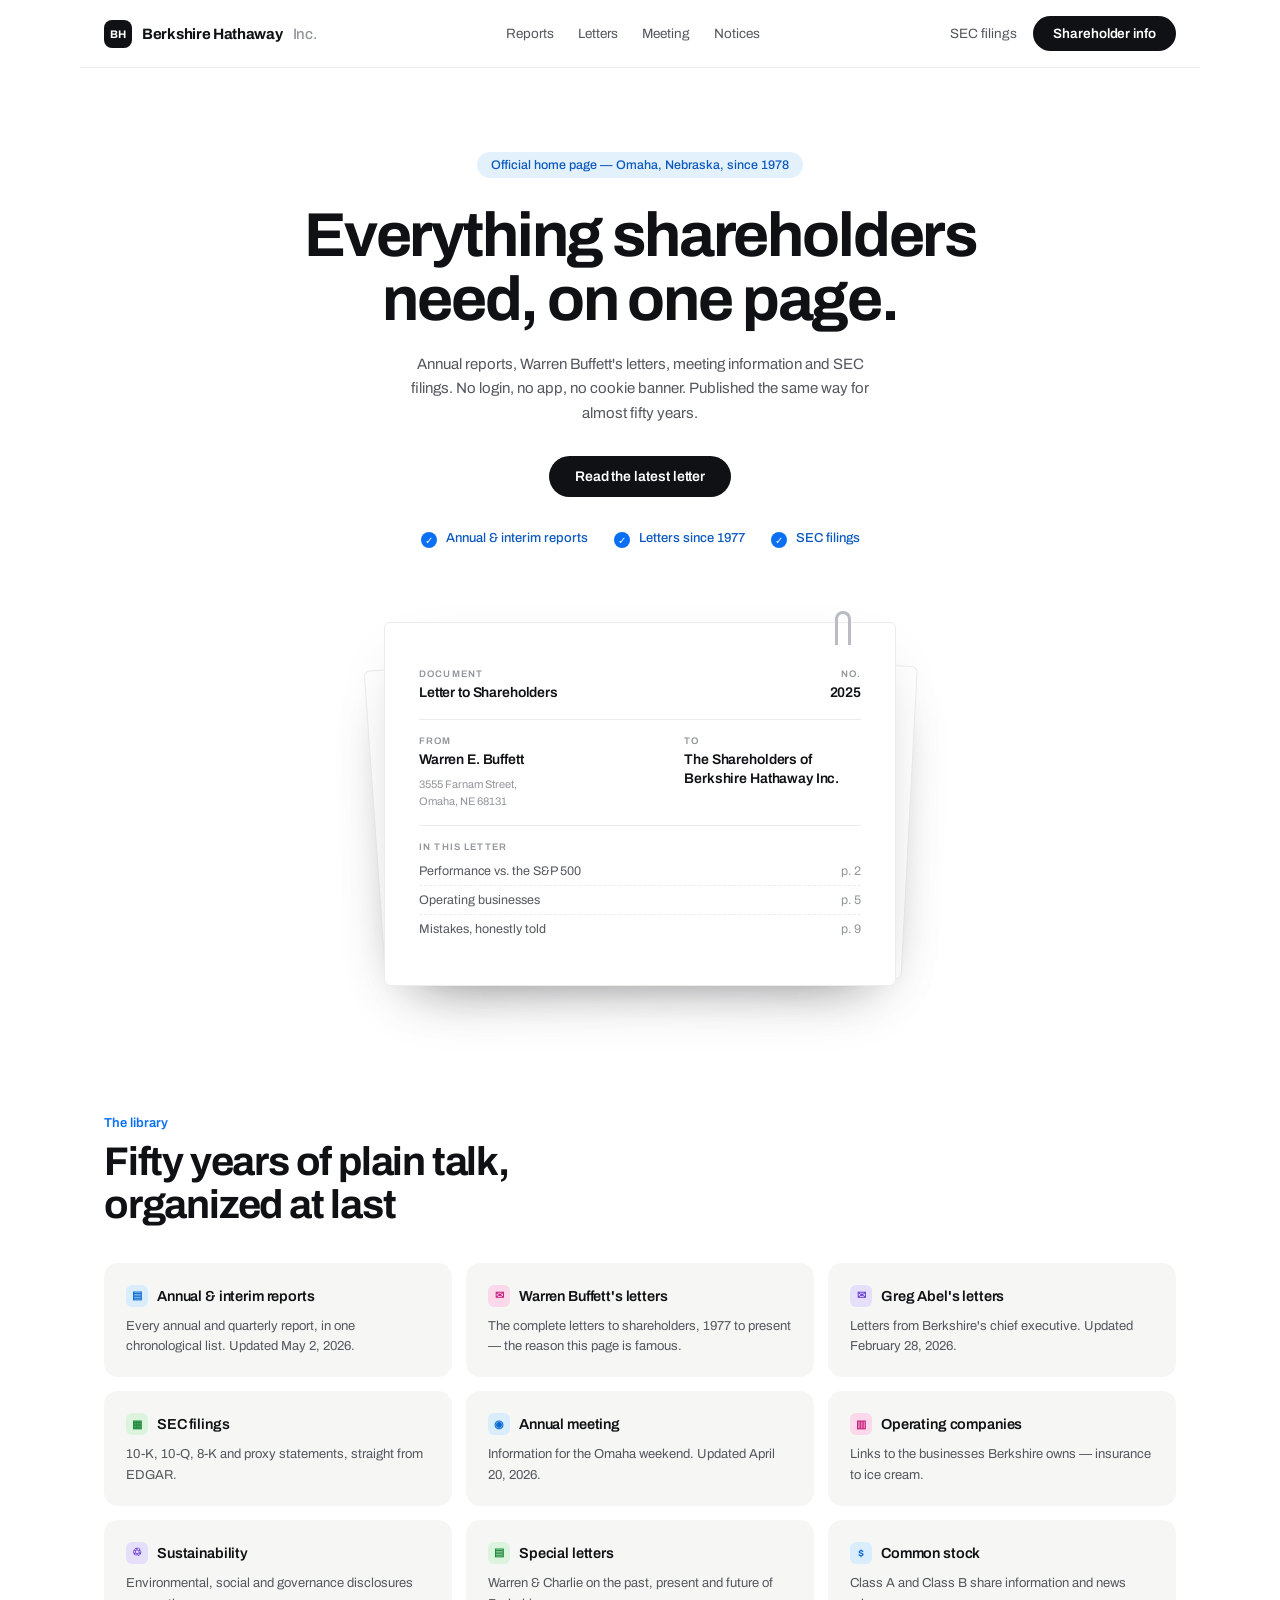
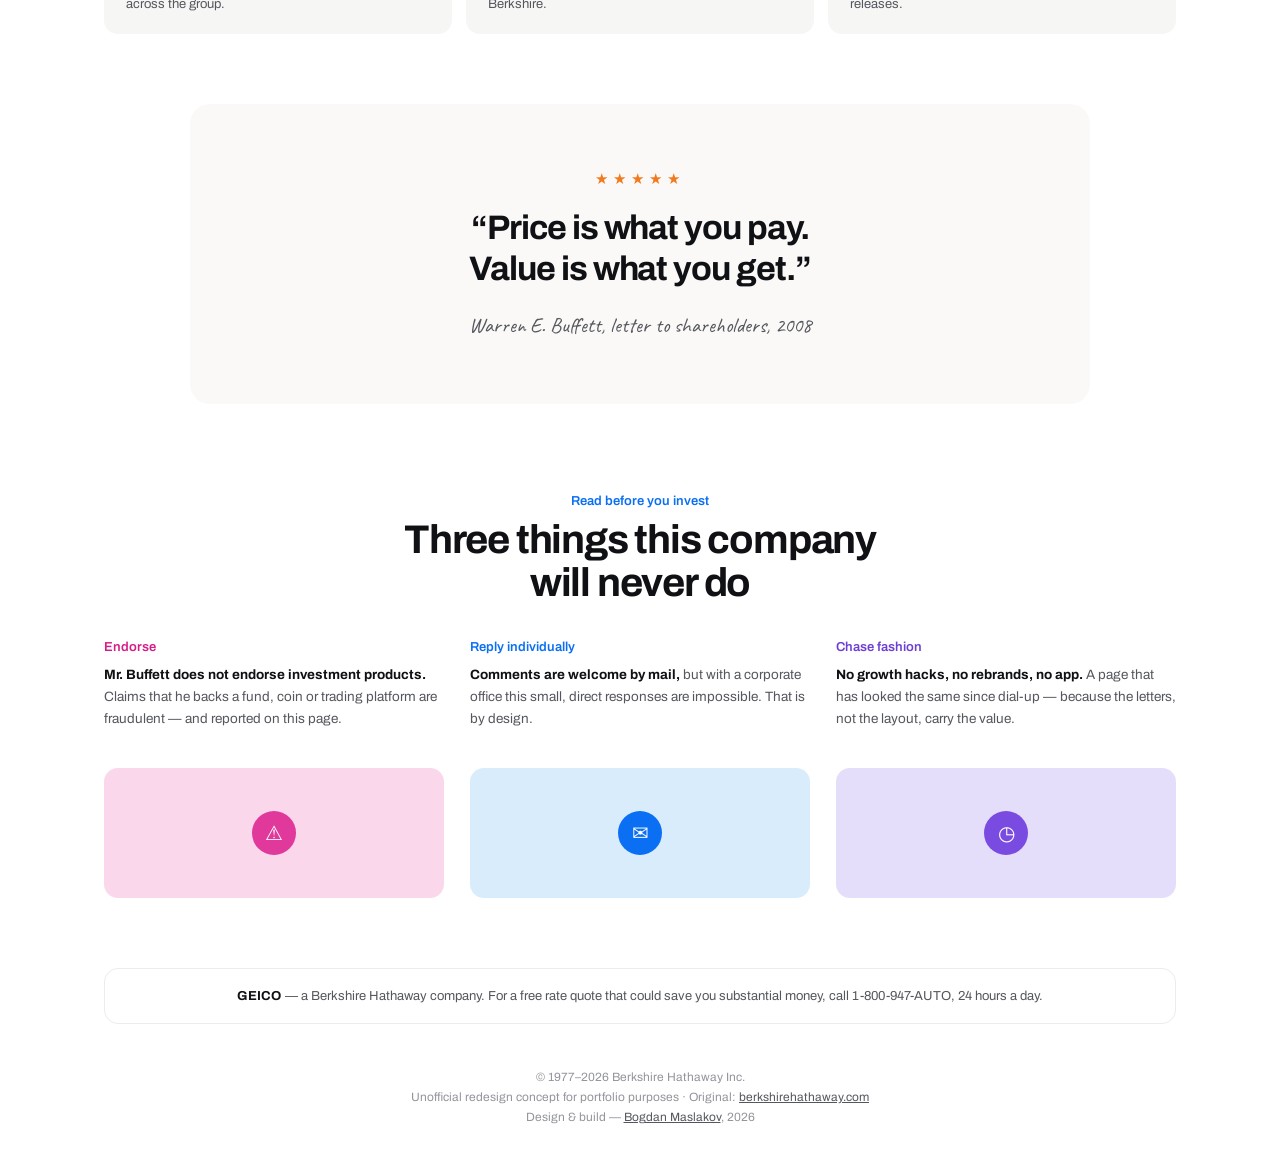
==== berkshire/index.html @ d20a84ee "Two redesign concepts: berkshirehathaway.com and spaceweather.com Co-Authored-By: Claude Fable 5 <no" ====
<!DOCTYPE html>
<html lang="en">
  <head>
    <meta charset="UTF-8" />
    <meta name="viewport" content="width=device-width, initial-scale=1.0" />
    <title>Berkshire Hathaway Inc. — redesign concept</title>
    <meta name="description" content="Unofficial redesign concept of berkshirehathaway.com. Annual reports, shareholder letters, meeting information and SEC filings." />
    <link rel="preconnect" href="https://fonts.googleapis.com" />
    <link rel="preconnect" href="https://fonts.gstatic.com" crossorigin />
    <link
      href="https://fonts.googleapis.com/css2?family=Archivo:wght@400;500;600;700&family=Caveat:wght@500&display=swap"
      rel="stylesheet"
    />
    <link rel="stylesheet" href="./style.css" />
  </head>
  <body>
    <a href="#main" class="skip">Skip to content</a>

    <header class="nav">
      <a class="brand" href="#">
        <span class="brand-mark" aria-hidden="true">BH</span>
        Berkshire Hathaway <i>Inc.</i>
      </a>
      <nav class="nav-links">
        <a href="#library">Reports</a>
        <a href="#library">Letters</a>
        <a href="#library">Meeting</a>
        <a href="#notices">Notices</a>
      </nav>
      <div class="nav-actions">
        <a href="#library" class="nav-login">SEC filings</a>
        <a href="#library" class="pill pill-dark">Shareholder info</a>
      </div>
    </header>

    <main id="main">
      <!-- HERO -->
      <section class="hero">
        <p class="chip chip-blue">Official home page — Omaha, Nebraska, since 1978</p>
        <h1>Everything shareholders need, on one page.</h1>
        <p class="lead">
          Annual reports, Warren Buffett's letters, meeting information and SEC filings.
          No login, no app, no cookie banner. Published the same way for almost fifty years.
        </p>
        <a class="pill pill-dark hero-cta" href="#library">Read the latest letter</a>
        <ul class="fact-chips">
          <li><span class="tick" aria-hidden="true">✓</span> Annual &amp; interim reports</li>
          <li><span class="tick" aria-hidden="true">✓</span> Letters since 1977</li>
          <li><span class="tick" aria-hidden="true">✓</span> SEC filings</li>
        </ul>
      </section>

      <!-- DOCUMENT STACK -->
      <section class="desk" aria-hidden="true">
        <div class="doc doc-back"></div>
        <div class="doc doc-main">
          <div class="doc-row doc-head">
            <div>
              <p class="doc-label">Document</p>
              <p class="doc-strong">Letter to Shareholders</p>
            </div>
            <div class="doc-right">
              <p class="doc-label">No.</p>
              <p class="doc-strong">2025</p>
            </div>
          </div>
          <div class="doc-row">
            <div>
              <p class="doc-label">From</p>
              <p class="doc-strong">Warren E. Buffett</p>
              <p class="doc-dim">3555 Farnam Street,<br />Omaha, NE 68131</p>
            </div>
            <div>
              <p class="doc-label">To</p>
              <p class="doc-strong">The Shareholders of<br />Berkshire Hathaway Inc.</p>
            </div>
          </div>
          <div class="doc-row doc-table">
            <p class="doc-label">In this letter</p>
            <div class="doc-line"><span>Performance vs. the S&amp;P 500</span><span>p. 2</span></div>
            <div class="doc-line"><span>Operating businesses</span><span>p. 5</span></div>
            <div class="doc-line"><span>Mistakes, honestly told</span><span>p. 9</span></div>
          </div>
          <span class="doc-clip" aria-hidden="true"></span>
        </div>
        <div class="doc doc-front"></div>
      </section>

      <!-- LIBRARY -->
      <section class="library" id="library">
        <p class="kicker">The library</p>
        <h2>Fifty years of plain talk,<br />organized at last</h2>
        <div class="card-grid">
          <a class="card" href="#">
            <p class="card-title"><span class="chip-ico ico-blue" aria-hidden="true">▤</span> Annual &amp; interim reports</p>
            <p class="card-body">Every annual and quarterly report, in one chronological list. Updated May 2, 2026.</p>
          </a>
          <a class="card" href="#">
            <p class="card-title"><span class="chip-ico ico-pink" aria-hidden="true">✉</span> Warren Buffett's letters</p>
            <p class="card-body">The complete letters to shareholders, 1977 to present — the reason this page is famous.</p>
          </a>
          <a class="card" href="#">
            <p class="card-title"><span class="chip-ico ico-purple" aria-hidden="true">✉</span> Greg Abel's letters</p>
            <p class="card-body">Letters from Berkshire's chief executive. Updated February 28, 2026.</p>
          </a>
          <a class="card" href="#">
            <p class="card-title"><span class="chip-ico ico-green" aria-hidden="true">▦</span> SEC filings</p>
            <p class="card-body">10-K, 10-Q, 8-K and proxy statements, straight from EDGAR.</p>
          </a>
          <a class="card" href="#">
            <p class="card-title"><span class="chip-ico ico-blue" aria-hidden="true">◉</span> Annual meeting</p>
            <p class="card-body">Information for the Omaha weekend. Updated April 20, 2026.</p>
          </a>
          <a class="card" href="#">
            <p class="card-title"><span class="chip-ico ico-pink" aria-hidden="true">▥</span> Operating companies</p>
            <p class="card-body">Links to the businesses Berkshire owns — insurance to ice cream.</p>
          </a>
          <a class="card" href="#">
            <p class="card-title"><span class="chip-ico ico-purple" aria-hidden="true">♲</span> Sustainability</p>
            <p class="card-body">Environmental, social and governance disclosures across the group.</p>
          </a>
          <a class="card" href="#">
            <p class="card-title"><span class="chip-ico ico-green" aria-hidden="true">▤</span> Special letters</p>
            <p class="card-body">Warren &amp; Charlie on the past, present and future of Berkshire.</p>
          </a>
          <a class="card" href="#">
            <p class="card-title"><span class="chip-ico ico-blue" aria-hidden="true">$</span> Common stock</p>
            <p class="card-body">Class A and Class B share information and news releases.</p>
          </a>
        </div>
      </section>

      <!-- QUOTE -->
      <section class="quote">
        <div class="stars" aria-hidden="true">★★★★★</div>
        <blockquote>
          <p>“Price is what you pay.<br />Value is what you get.”</p>
          <footer>Warren E. Buffett, letter to shareholders, 2008</footer>
        </blockquote>
      </section>

      <!-- NOTICES -->
      <section class="notices" id="notices">
        <p class="kicker kicker-center">Read before you invest</p>
        <h2 class="notices-title">Three things this company<br />will never do</h2>
        <div class="notice-grid">
          <div class="notice">
            <p class="notice-label label-pink">Endorse</p>
            <p class="notice-body"><strong>Mr. Buffett does not endorse investment products.</strong> Claims that he backs a fund, coin or trading platform are fraudulent — and reported on this page.</p>
            <div class="notice-art art-pink" aria-hidden="true"><span>⚠</span></div>
          </div>
          <div class="notice">
            <p class="notice-label label-blue">Reply individually</p>
            <p class="notice-body"><strong>Comments are welcome by mail,</strong> but with a corporate office this small, direct responses are impossible. That is by design.</p>
            <div class="notice-art art-blue" aria-hidden="true"><span>✉</span></div>
          </div>
          <div class="notice">
            <p class="notice-label label-purple">Chase fashion</p>
            <p class="notice-body"><strong>No growth hacks, no rebrands, no app.</strong> A page that has looked the same since dial-up — because the letters, not the layout, carry the value.</p>
            <div class="notice-art art-purple" aria-hidden="true"><span>◷</span></div>
          </div>
        </div>
      </section>

      <!-- GEICO STRIP -->
      <section class="geico">
        <p><strong>GEICO</strong> — a Berkshire Hathaway company. For a free rate quote that could save you substantial money, call 1-800-947-AUTO, 24 hours a day.</p>
      </section>
    </main>

    <footer class="footer">
      <p>© 1977–2026 Berkshire Hathaway Inc.</p>
      <p>Unofficial redesign concept for portfolio purposes · Original: <a href="https://www.berkshirehathaway.com" rel="noopener" target="_blank">berkshirehathaway.com</a></p>
      <p>Design &amp; build — <a href="../">Bogdan Maslakov</a>, 2026</p>
    </footer>
  </body>
</html>
---- berkshire/style.css ----
/* Berkshire Hathaway — redesign concept in the acctual.com manner
   swiss white, bold grotesque, paper documents, gray cards, pastel notices */

:root {
  --ink: #101114;
  --ink-2: #55575e;
  --ink-3: #93959c;
  --bg: #ffffff;
  --card: #f6f6f5;
  --line: #ececea;
  --blue: #0b6ff4;
  --tint-blue: #d8ecfc;
  --tint-pink: #fbd7ec;
  --tint-purple: #e5defb;
  --chip-blue: #e3f1fd;
  --star: #f07a1d;
}

* { box-sizing: border-box; }

body {
  margin: 0;
  background: var(--bg);
  color: var(--ink);
  font-family: 'Archivo', 'Helvetica Neue', Arial, sans-serif;
  -webkit-font-smoothing: antialiased;
}

.skip { position: absolute; left: -9999px; }
.skip:focus {
  left: 12px; top: 12px; z-index: 100;
  background: #000; color: #fff;
  padding: 8px 12px; border-radius: 8px;
}

/* ============ NAV ============ */
.nav {
  max-width: 1120px;
  margin: 0 auto;
  padding: 16px 24px;
  display: flex;
  align-items: center;
  justify-content: space-between;
  gap: 18px;
  border-bottom: 1px solid var(--line);
}

.brand {
  display: inline-flex;
  align-items: center;
  gap: 10px;
  font-weight: 700;
  font-size: 15px;
  letter-spacing: -0.02em;
  color: var(--ink);
  text-decoration: none;
  white-space: nowrap;
}
.brand i { font-style: normal; color: var(--ink-3); font-weight: 500; }
.brand-mark {
  display: grid;
  place-items: center;
  width: 28px;
  height: 28px;
  border-radius: 8px;
  background: var(--ink);
  color: #fff;
  font-size: 11px;
  font-weight: 700;
  letter-spacing: 0;
}

.nav-links { display: none; gap: 24px; font-size: 13.5px; }
.nav-links a { color: var(--ink-2); text-decoration: none; }
.nav-links a:hover { color: var(--ink); }
@media (min-width: 860px) { .nav-links { display: flex; } }

.nav-actions { display: flex; align-items: center; gap: 16px; }
.nav-login {
  display: none;
  font-size: 13.5px;
  color: var(--ink-2);
  text-decoration: none;
}
.nav-login:hover { color: var(--ink); }
@media (min-width: 560px) { .nav-login { display: inline; } }

.pill {
  display: inline-flex;
  align-items: center;
  justify-content: center;
  padding: 10px 20px;
  border-radius: 999px;
  font-size: 13.5px;
  font-weight: 600;
  text-decoration: none;
  letter-spacing: -0.005em;
  white-space: nowrap;
  transition: transform 0.15s ease, background 0.15s ease;
}

@media (max-width: 559px) {
  .nav { padding: 14px 16px; }
  .brand { font-size: 14px; }
  .brand i { display: none; }
  .nav-actions .pill { padding: 9px 14px; font-size: 12.5px; }
}
.pill:active { transform: translateY(1px); }
.pill-dark { background: var(--ink); color: #fff; }
.pill-dark:hover { background: #2a2b30; }

/* ============ HERO ============ */
.hero {
  max-width: 760px;
  margin: 0 auto;
  padding: 84px 24px 30px;
  text-align: center;
}

.chip {
  display: inline-block;
  padding: 6px 14px;
  border-radius: 999px;
  font-size: 12.5px;
  font-weight: 500;
  margin: 0 0 26px;
}
.chip-blue { background: var(--chip-blue); color: #0a58c0; }

.hero h1 {
  font-size: clamp(38px, 6.6vw, 62px);
  font-weight: 700;
  letter-spacing: -0.035em;
  line-height: 1.03;
  margin: 0 0 20px;
}

.lead {
  max-width: 54ch;
  margin: 0 auto 30px;
  font-size: 15px;
  line-height: 1.65;
  color: var(--ink-2);
}

.hero-cta { padding: 13px 26px; font-size: 14px; }

.fact-chips {
  list-style: none;
  display: flex;
  flex-wrap: wrap;
  justify-content: center;
  gap: 10px 26px;
  padding: 0;
  margin: 34px 0 0;
  font-size: 13px;
  font-weight: 500;
  color: #0a58c0;
}
.tick {
  display: inline-grid;
  place-items: center;
  width: 16px;
  height: 16px;
  border-radius: 999px;
  background: var(--blue);
  color: #fff;
  font-size: 10px;
  margin-right: 6px;
  vertical-align: -2px;
}

/* ============ DOCUMENT STACK ============ */
.desk {
  position: relative;
  max-width: 560px;
  margin: 44px auto 0;
  padding: 0 24px 70px;
}

.doc {
  background: #fff;
  border: 1px solid var(--line);
  border-radius: 6px;
  box-shadow: 0 24px 60px -30px rgba(16, 17, 20, 0.35);
}
.doc-back,
.doc-front {
  position: absolute;
  inset: 30px 40px 90px;
  z-index: 0;
}
.doc-back { transform: rotate(-4deg) translateX(-26px); }
.doc-front { transform: rotate(3deg) translateX(30px); z-index: 0; }

.doc-main {
  position: relative;
  z-index: 1;
  padding: 30px 34px 26px;
}

.doc-row {
  display: grid;
  grid-template-columns: 1.4fr 1fr;
  gap: 18px;
  padding: 16px 0;
  border-bottom: 1px solid var(--line);
}
.doc-row:last-of-type { border-bottom: none; }
.doc-head { align-items: baseline; }
.doc-right { text-align: right; }

.doc-label {
  font-size: 9.5px;
  font-weight: 600;
  letter-spacing: 0.12em;
  text-transform: uppercase;
  color: var(--ink-3);
  margin: 0 0 5px;
}
.doc-strong {
  font-size: 14px;
  font-weight: 600;
  letter-spacing: -0.01em;
  margin: 0;
  line-height: 1.35;
}
.doc-dim {
  font-size: 11px;
  color: var(--ink-3);
  line-height: 1.5;
  margin: 6px 0 0;
}

.doc-table { display: block; }
.doc-line {
  display: flex;
  justify-content: space-between;
  font-size: 12.5px;
  color: var(--ink-2);
  padding: 7px 0;
  border-bottom: 1px dashed var(--line);
}
.doc-line:last-child { border-bottom: none; }
.doc-line span:last-child { color: var(--ink-3); }

.doc-clip {
  position: absolute;
  top: -12px;
  right: 44px;
  width: 16px;
  height: 34px;
  border: 3px solid #b9bcc4;
  border-bottom: none;
  border-radius: 8px 8px 0 0;
}

/* ============ LIBRARY ============ */
.library {
  max-width: 1120px;
  margin: 0 auto;
  padding: 60px 24px 40px;
}

.kicker {
  font-size: 13px;
  font-weight: 600;
  color: var(--blue);
  margin: 0 0 10px;
}
.kicker-center { text-align: center; }

.library h2,
.notices-title {
  font-size: clamp(28px, 4.4vw, 40px);
  font-weight: 700;
  letter-spacing: -0.03em;
  line-height: 1.08;
  margin: 0 0 36px;
}
.notices-title { text-align: center; }

.card-grid {
  display: grid;
  gap: 14px;
}
@media (min-width: 640px) { .card-grid { grid-template-columns: repeat(2, 1fr); } }
@media (min-width: 960px) { .card-grid { grid-template-columns: repeat(3, 1fr); } }

.card {
  display: block;
  background: var(--card);
  border-radius: 14px;
  padding: 22px 22px 20px;
  text-decoration: none;
  color: inherit;
  transition: background 0.15s ease;
}
.card:hover { background: #f0f0ee; }

.card-title {
  display: flex;
  align-items: center;
  gap: 9px;
  font-size: 14.5px;
  font-weight: 600;
  letter-spacing: -0.01em;
  margin: 0 0 9px;
}
.chip-ico {
  display: inline-grid;
  place-items: center;
  width: 22px;
  height: 22px;
  border-radius: 6px;
  font-size: 11px;
  flex-shrink: 0;
}
.ico-blue { background: #d9edfd; color: #0a6ad0; }
.ico-pink { background: #fbd9ea; color: #c81e7d; }
.ico-purple { background: #e6dffb; color: #6d3fd4; }
.ico-green { background: #dcf3de; color: #1d8a3a; }

.card-body {
  font-size: 13px;
  line-height: 1.6;
  color: var(--ink-2);
  margin: 0;
}

/* ============ QUOTE ============ */
.quote {
  max-width: 900px;
  margin: 30px auto;
  padding: 66px 24px;
  background: #faf9f7;
  border-radius: 20px;
  text-align: center;
}
.stars {
  color: var(--star);
  letter-spacing: 5px;
  font-size: 15px;
  margin-bottom: 20px;
}
.quote blockquote { margin: 0; }
.quote p {
  font-size: clamp(24px, 3.8vw, 34px);
  font-weight: 700;
  letter-spacing: -0.03em;
  line-height: 1.2;
  margin: 0 0 22px;
}
.quote footer {
  font-family: 'Caveat', cursive;
  font-size: 21px;
  color: var(--ink-2);
}

/* ============ NOTICES ============ */
.notices {
  max-width: 1120px;
  margin: 0 auto;
  padding: 60px 24px 30px;
}

.notice-grid {
  display: grid;
  gap: 26px;
}
@media (min-width: 860px) { .notice-grid { grid-template-columns: repeat(3, 1fr); } }

.notice-label {
  font-size: 13px;
  font-weight: 600;
  margin: 0 0 10px;
}
.label-pink { color: #d61c86; }
.label-blue { color: var(--blue); }
.label-purple { color: #6d3fd4; }

.notice-body {
  font-size: 13.5px;
  line-height: 1.6;
  color: var(--ink-2);
  margin: 0 0 18px;
  min-height: 86px;
}
.notice-body strong { color: var(--ink); }

.notice-art {
  height: 130px;
  border-radius: 14px;
  display: grid;
  place-items: center;
}
.notice-art span {
  display: grid;
  place-items: center;
  width: 44px;
  height: 44px;
  border-radius: 999px;
  color: #fff;
  font-size: 20px;
}
.art-pink { background: var(--tint-pink); }
.art-pink span { background: #e0389b; }
.art-blue { background: var(--tint-blue); }
.art-blue span { background: var(--blue); }
.art-purple { background: var(--tint-purple); }
.art-purple span { background: #7a4be0; }

/* ============ GEICO ============ */
.geico {
  max-width: 1120px;
  margin: 40px auto 0;
  padding: 0 24px;
}
.geico p {
  border: 1px solid var(--line);
  border-radius: 14px;
  padding: 20px 24px;
  font-size: 13px;
  color: var(--ink-2);
  text-align: center;
  margin: 0;
}
.geico strong { color: var(--ink); letter-spacing: 0.02em; }

/* ============ FOOTER ============ */
.footer {
  max-width: 1120px;
  margin: 0 auto;
  padding: 46px 24px 40px;
  text-align: center;
  font-size: 12px;
  color: var(--ink-3);
}
.footer p { margin: 0 0 6px; }
.footer a { color: var(--ink-2); }

/* focus & motion */
a:focus-visible {
  outline: 2px solid var(--blue);
  outline-offset: 3px;
  border-radius: 6px;
}
@media (prefers-reduced-motion: reduce) {
  * { transition: none !important; }
}
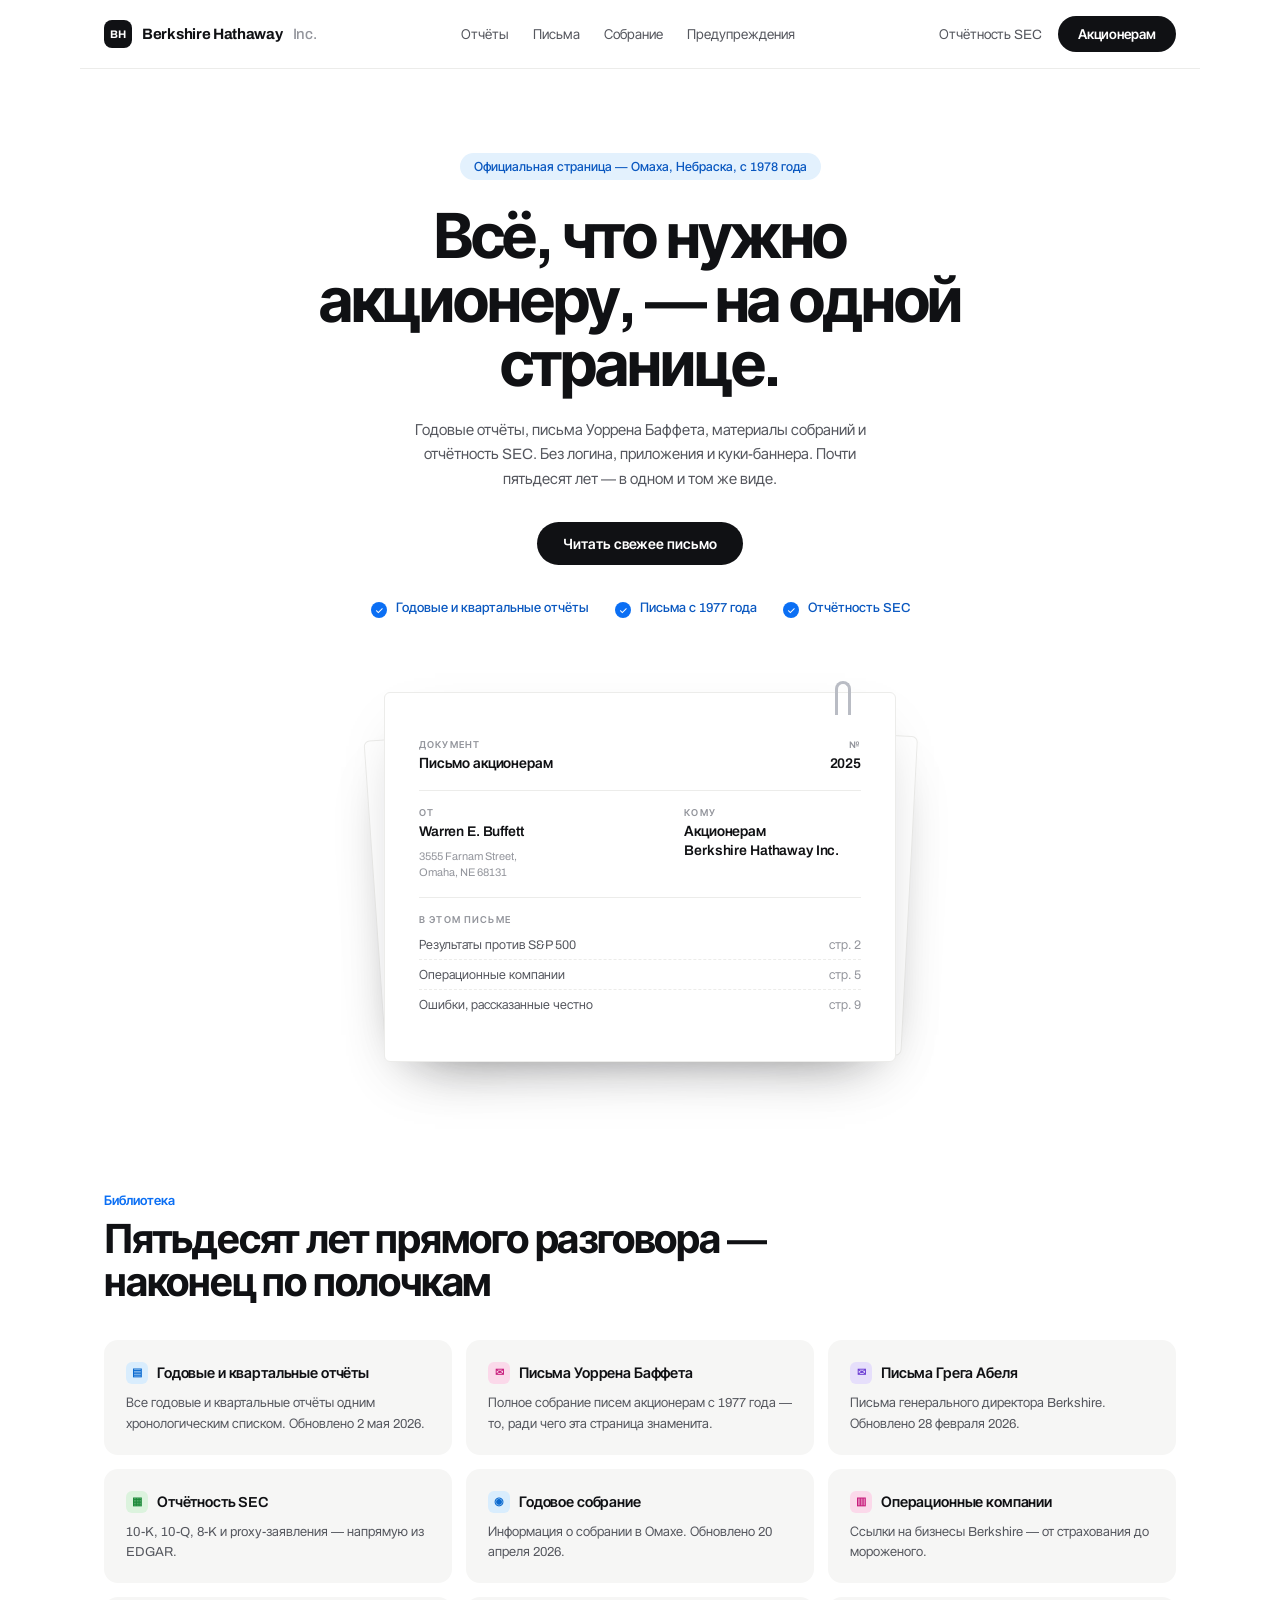
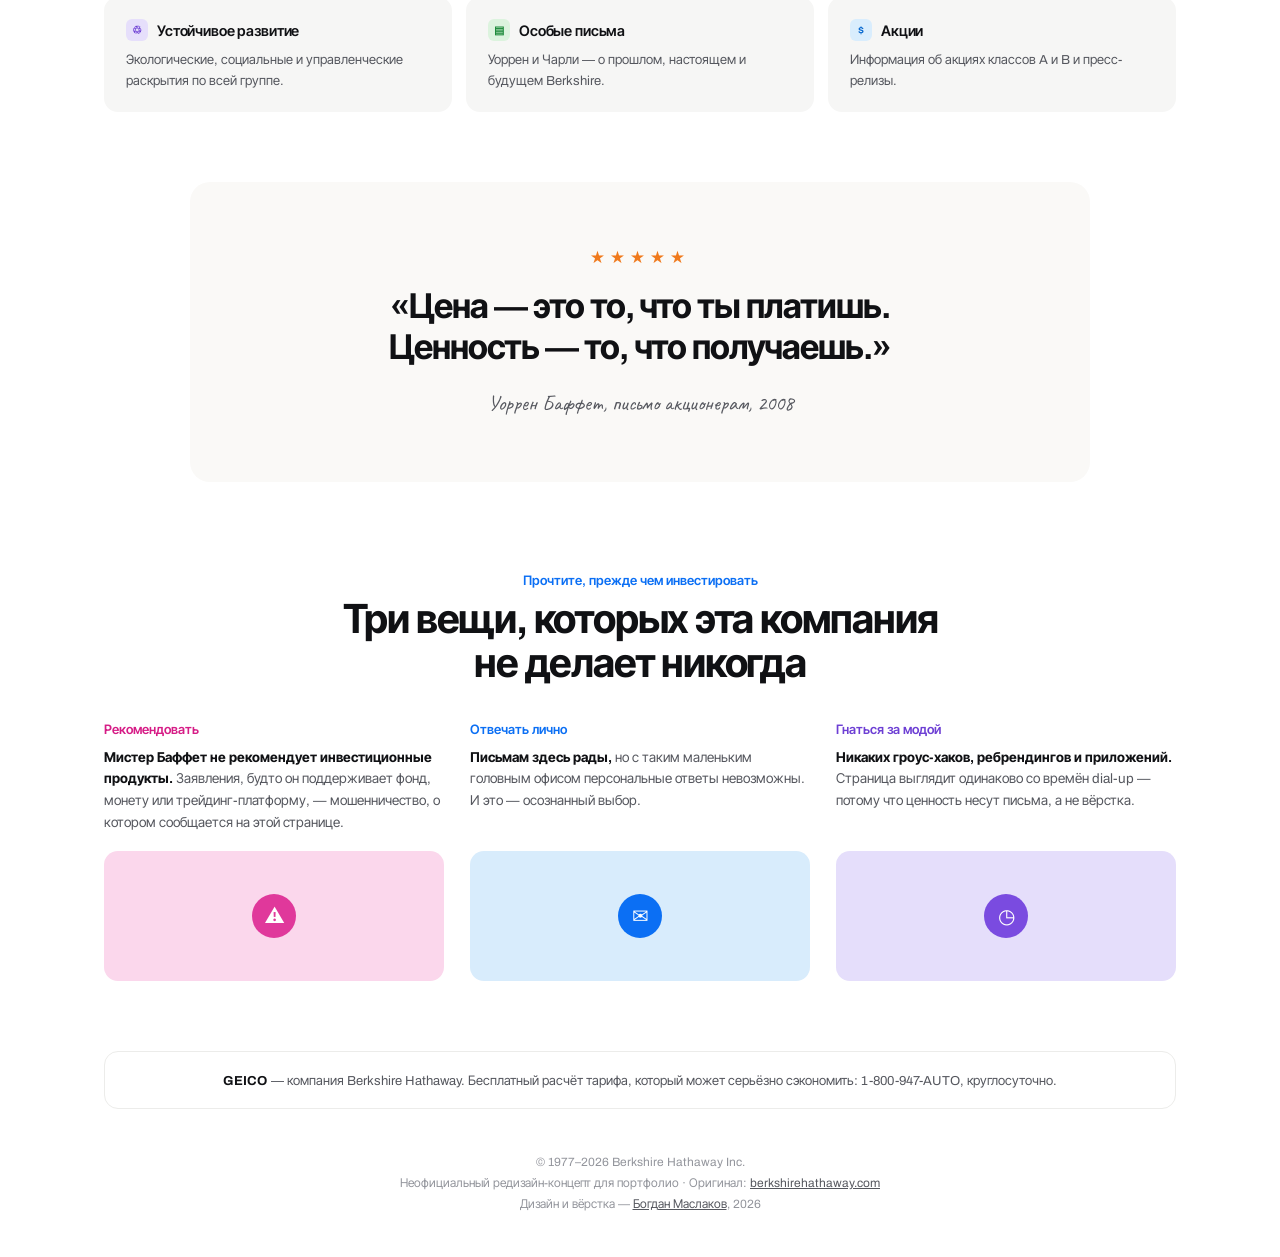
==== commit ea1db53a: "Russian versions of redesign concepts, punchier portfolio copy - berkshire + spaceweather translated" ====
--- a/berkshire/index.html
+++ b/berkshire/index.html
@@ -1,20 +1,20 @@
 <!DOCTYPE html>
-<html lang="en">
+<html lang="ru">
   <head>
     <meta charset="UTF-8" />
     <meta name="viewport" content="width=device-width, initial-scale=1.0" />
-    <title>Berkshire Hathaway Inc. — redesign concept</title>
-    <meta name="description" content="Unofficial redesign concept of berkshirehathaway.com. Annual reports, shareholder letters, meeting information and SEC filings." />
+    <title>Berkshire Hathaway Inc. — редизайн-концепт</title>
+    <meta name="description" content="Неофициальный редизайн-концепт berkshirehathaway.com. Годовые отчёты, письма акционерам, материалы собраний и отчётность SEC." />
     <link rel="preconnect" href="https://fonts.googleapis.com" />
     <link rel="preconnect" href="https://fonts.gstatic.com" crossorigin />
     <link
-      href="https://fonts.googleapis.com/css2?family=Archivo:wght@400;500;600;700&family=Caveat:wght@500&display=swap"
+      href="https://fonts.googleapis.com/css2?family=Archivo:wght@400;500;600;700&family=Inter+Tight:wght@400;500;600;700&family=Caveat:wght@500&display=swap"
       rel="stylesheet"
     />
     <link rel="stylesheet" href="./style.css" />
   </head>
   <body>
-    <a href="#main" class="skip">Skip to content</a>
+    <a href="#main" class="skip">Перейти к контенту</a>
 
     <header class="nav">
       <a class="brand" href="#">
@@ -22,31 +22,31 @@
         Berkshire Hathaway <i>Inc.</i>
       </a>
       <nav class="nav-links">
-        <a href="#library">Reports</a>
-        <a href="#library">Letters</a>
-        <a href="#library">Meeting</a>
-        <a href="#notices">Notices</a>
+        <a href="#library">Отчёты</a>
+        <a href="#library">Письма</a>
+        <a href="#library">Собрание</a>
+        <a href="#notices">Предупреждения</a>
       </nav>
       <div class="nav-actions">
-        <a href="#library" class="nav-login">SEC filings</a>
-        <a href="#library" class="pill pill-dark">Shareholder info</a>
+        <a href="#library" class="nav-login">Отчётность SEC</a>
+        <a href="#library" class="pill pill-dark">Акционерам</a>
       </div>
     </header>
 
     <main id="main">
       <!-- HERO -->
       <section class="hero">
-        <p class="chip chip-blue">Official home page — Omaha, Nebraska, since 1978</p>
-        <h1>Everything shareholders need, on one page.</h1>
+        <p class="chip chip-blue">Официальная страница — Омаха, Небраска, с 1978 года</p>
+        <h1>Всё, что нужно акционеру, — на одной странице.</h1>
         <p class="lead">
-          Annual reports, Warren Buffett's letters, meeting information and SEC filings.
-          No login, no app, no cookie banner. Published the same way for almost fifty years.
+          Годовые отчёты, письма Уоррена Баффета, материалы собраний и отчётность SEC.
+          Без логина, приложения и куки-баннера. Почти пятьдесят лет — в одном и том же виде.
         </p>
-        <a class="pill pill-dark hero-cta" href="#library">Read the latest letter</a>
+        <a class="pill pill-dark hero-cta" href="#library">Читать свежее письмо</a>
         <ul class="fact-chips">
-          <li><span class="tick" aria-hidden="true">✓</span> Annual &amp; interim reports</li>
-          <li><span class="tick" aria-hidden="true">✓</span> Letters since 1977</li>
-          <li><span class="tick" aria-hidden="true">✓</span> SEC filings</li>
+          <li><span class="tick" aria-hidden="true">✓</span> Годовые и квартальные отчёты</li>
+          <li><span class="tick" aria-hidden="true">✓</span> Письма с 1977 года</li>
+          <li><span class="tick" aria-hidden="true">✓</span> Отчётность SEC</li>
         </ul>
       </section>
 
@@ -56,30 +56,30 @@
         <div class="doc doc-main">
           <div class="doc-row doc-head">
             <div>
-              <p class="doc-label">Document</p>
-              <p class="doc-strong">Letter to Shareholders</p>
+              <p class="doc-label">Документ</p>
+              <p class="doc-strong">Письмо акционерам</p>
             </div>
             <div class="doc-right">
-              <p class="doc-label">No.</p>
+              <p class="doc-label">№</p>
               <p class="doc-strong">2025</p>
             </div>
           </div>
           <div class="doc-row">
             <div>
-              <p class="doc-label">From</p>
+              <p class="doc-label">От</p>
               <p class="doc-strong">Warren E. Buffett</p>
               <p class="doc-dim">3555 Farnam Street,<br />Omaha, NE 68131</p>
             </div>
             <div>
-              <p class="doc-label">To</p>
-              <p class="doc-strong">The Shareholders of<br />Berkshire Hathaway Inc.</p>
+              <p class="doc-label">Кому</p>
+              <p class="doc-strong">Акционерам<br />Berkshire Hathaway Inc.</p>
             </div>
           </div>
           <div class="doc-row doc-table">
-            <p class="doc-label">In this letter</p>
-            <div class="doc-line"><span>Performance vs. the S&amp;P 500</span><span>p. 2</span></div>
-            <div class="doc-line"><span>Operating businesses</span><span>p. 5</span></div>
-            <div class="doc-line"><span>Mistakes, honestly told</span><span>p. 9</span></div>
+            <p class="doc-label">В этом письме</p>
+            <div class="doc-line"><span>Результаты против S&amp;P 500</span><span>стр. 2</span></div>
+            <div class="doc-line"><span>Операционные компании</span><span>стр. 5</span></div>
+            <div class="doc-line"><span>Ошибки, рассказанные честно</span><span>стр. 9</span></div>
           </div>
           <span class="doc-clip" aria-hidden="true"></span>
         </div>
@@ -88,44 +88,44 @@
 
       <!-- LIBRARY -->
       <section class="library" id="library">
-        <p class="kicker">The library</p>
-        <h2>Fifty years of plain talk,<br />organized at last</h2>
+        <p class="kicker">Библиотека</p>
+        <h2>Пятьдесят лет прямого разговора —<br />наконец по полочкам</h2>
         <div class="card-grid">
           <a class="card" href="#">
-            <p class="card-title"><span class="chip-ico ico-blue" aria-hidden="true">▤</span> Annual &amp; interim reports</p>
-            <p class="card-body">Every annual and quarterly report, in one chronological list. Updated May 2, 2026.</p>
+            <p class="card-title"><span class="chip-ico ico-blue" aria-hidden="true">▤</span> Годовые и квартальные отчёты</p>
+            <p class="card-body">Все годовые и квартальные отчёты одним хронологическим списком. Обновлено 2 мая 2026.</p>
           </a>
           <a class="card" href="#">
-            <p class="card-title"><span class="chip-ico ico-pink" aria-hidden="true">✉</span> Warren Buffett's letters</p>
-            <p class="card-body">The complete letters to shareholders, 1977 to present — the reason this page is famous.</p>
+            <p class="card-title"><span class="chip-ico ico-pink" aria-hidden="true">✉</span> Письма Уоррена Баффета</p>
+            <p class="card-body">Полное собрание писем акционерам с 1977 года — то, ради чего эта страница знаменита.</p>
           </a>
           <a class="card" href="#">
-            <p class="card-title"><span class="chip-ico ico-purple" aria-hidden="true">✉</span> Greg Abel's letters</p>
-            <p class="card-body">Letters from Berkshire's chief executive. Updated February 28, 2026.</p>
+            <p class="card-title"><span class="chip-ico ico-purple" aria-hidden="true">✉</span> Письма Грега Абеля</p>
+            <p class="card-body">Письма генерального директора Berkshire. Обновлено 28 февраля 2026.</p>
           </a>
           <a class="card" href="#">
-            <p class="card-title"><span class="chip-ico ico-green" aria-hidden="true">▦</span> SEC filings</p>
-            <p class="card-body">10-K, 10-Q, 8-K and proxy statements, straight from EDGAR.</p>
+            <p class="card-title"><span class="chip-ico ico-green" aria-hidden="true">▦</span> Отчётность SEC</p>
+            <p class="card-body">10-K, 10-Q, 8-K и proxy-заявления — напрямую из EDGAR.</p>
           </a>
           <a class="card" href="#">
-            <p class="card-title"><span class="chip-ico ico-blue" aria-hidden="true">◉</span> Annual meeting</p>
-            <p class="card-body">Information for the Omaha weekend. Updated April 20, 2026.</p>
+            <p class="card-title"><span class="chip-ico ico-blue" aria-hidden="true">◉</span> Годовое собрание</p>
+            <p class="card-body">Информация о собрании в Омахе. Обновлено 20 апреля 2026.</p>
           </a>
           <a class="card" href="#">
-            <p class="card-title"><span class="chip-ico ico-pink" aria-hidden="true">▥</span> Operating companies</p>
-            <p class="card-body">Links to the businesses Berkshire owns — insurance to ice cream.</p>
+            <p class="card-title"><span class="chip-ico ico-pink" aria-hidden="true">▥</span> Операционные компании</p>
+            <p class="card-body">Ссылки на бизнесы Berkshire — от страхования до мороженого.</p>
           </a>
           <a class="card" href="#">
-            <p class="card-title"><span class="chip-ico ico-purple" aria-hidden="true">♲</span> Sustainability</p>
-            <p class="card-body">Environmental, social and governance disclosures across the group.</p>
+            <p class="card-title"><span class="chip-ico ico-purple" aria-hidden="true">♲</span> Устойчивое развитие</p>
+            <p class="card-body">Экологические, социальные и управленческие раскрытия по всей группе.</p>
           </a>
           <a class="card" href="#">
-            <p class="card-title"><span class="chip-ico ico-green" aria-hidden="true">▤</span> Special letters</p>
-            <p class="card-body">Warren &amp; Charlie on the past, present and future of Berkshire.</p>
+            <p class="card-title"><span class="chip-ico ico-green" aria-hidden="true">▤</span> Особые письма</p>
+            <p class="card-body">Уоррен и Чарли — о прошлом, настоящем и будущем Berkshire.</p>
           </a>
           <a class="card" href="#">
-            <p class="card-title"><span class="chip-ico ico-blue" aria-hidden="true">$</span> Common stock</p>
-            <p class="card-body">Class A and Class B share information and news releases.</p>
+            <p class="card-title"><span class="chip-ico ico-blue" aria-hidden="true">$</span> Акции</p>
+            <p class="card-body">Информация об акциях классов A и B и пресс-релизы.</p>
           </a>
         </div>
       </section>
@@ -134,29 +134,29 @@
       <section class="quote">
         <div class="stars" aria-hidden="true">★★★★★</div>
         <blockquote>
-          <p>“Price is what you pay.<br />Value is what you get.”</p>
-          <footer>Warren E. Buffett, letter to shareholders, 2008</footer>
+          <p>«Цена — это то, что ты платишь.<br />Ценность — то, что получаешь.»</p>
+          <footer>Уоррен Баффет, письмо акционерам, 2008</footer>
         </blockquote>
       </section>
 
       <!-- NOTICES -->
       <section class="notices" id="notices">
-        <p class="kicker kicker-center">Read before you invest</p>
-        <h2 class="notices-title">Three things this company<br />will never do</h2>
+        <p class="kicker kicker-center">Прочтите, прежде чем инвестировать</p>
+        <h2 class="notices-title">Три вещи, которых эта компания<br />не делает никогда</h2>
         <div class="notice-grid">
           <div class="notice">
-            <p class="notice-label label-pink">Endorse</p>
-            <p class="notice-body"><strong>Mr. Buffett does not endorse investment products.</strong> Claims that he backs a fund, coin or trading platform are fraudulent — and reported on this page.</p>
+            <p class="notice-label label-pink">Рекомендовать</p>
+            <p class="notice-body"><strong>Мистер Баффет не рекомендует инвестиционные продукты.</strong> Заявления, будто он поддерживает фонд, монету или трейдинг-платформу, — мошенничество, о котором сообщается на этой странице.</p>
             <div class="notice-art art-pink" aria-hidden="true"><span>⚠</span></div>
           </div>
           <div class="notice">
-            <p class="notice-label label-blue">Reply individually</p>
-            <p class="notice-body"><strong>Comments are welcome by mail,</strong> but with a corporate office this small, direct responses are impossible. That is by design.</p>
+            <p class="notice-label label-blue">Отвечать лично</p>
+            <p class="notice-body"><strong>Письмам здесь рады,</strong> но с таким маленьким головным офисом персональные ответы невозможны. И это — осознанный выбор.</p>
             <div class="notice-art art-blue" aria-hidden="true"><span>✉</span></div>
           </div>
           <div class="notice">
-            <p class="notice-label label-purple">Chase fashion</p>
-            <p class="notice-body"><strong>No growth hacks, no rebrands, no app.</strong> A page that has looked the same since dial-up — because the letters, not the layout, carry the value.</p>
+            <p class="notice-label label-purple">Гнаться за модой</p>
+            <p class="notice-body"><strong>Никаких гроус-хаков, ребрендингов и приложений.</strong> Страница выглядит одинаково со времён dial-up — потому что ценность несут письма, а не вёрстка.</p>
             <div class="notice-art art-purple" aria-hidden="true"><span>◷</span></div>
           </div>
         </div>
@@ -164,14 +164,14 @@
 
       <!-- GEICO STRIP -->
       <section class="geico">
-        <p><strong>GEICO</strong> — a Berkshire Hathaway company. For a free rate quote that could save you substantial money, call 1-800-947-AUTO, 24 hours a day.</p>
+        <p><strong>GEICO</strong> — компания Berkshire Hathaway. Бесплатный расчёт тарифа, который может серьёзно сэкономить: 1-800-947-AUTO, круглосуточно.</p>
       </section>
     </main>
 
     <footer class="footer">
       <p>© 1977–2026 Berkshire Hathaway Inc.</p>
-      <p>Unofficial redesign concept for portfolio purposes · Original: <a href="https://www.berkshirehathaway.com" rel="noopener" target="_blank">berkshirehathaway.com</a></p>
-      <p>Design &amp; build — <a href="../">Bogdan Maslakov</a>, 2026</p>
+      <p>Неофициальный редизайн-концепт для портфолио · Оригинал: <a href="https://www.berkshirehathaway.com" rel="noopener" target="_blank">berkshirehathaway.com</a></p>
+      <p>Дизайн и вёрстка — <a href="../">Богдан Маслаков</a>, 2026</p>
     </footer>
   </body>
 </html>
--- a/berkshire/style.css
+++ b/berkshire/style.css
@@ -22,7 +22,7 @@
   margin: 0;
   background: var(--bg);
   color: var(--ink);
-  font-family: 'Archivo', 'Helvetica Neue', Arial, sans-serif;
+  font-family: 'Archivo', 'Inter Tight', 'Helvetica Neue', Arial, sans-serif;
   -webkit-font-smoothing: antialiased;
 }
 
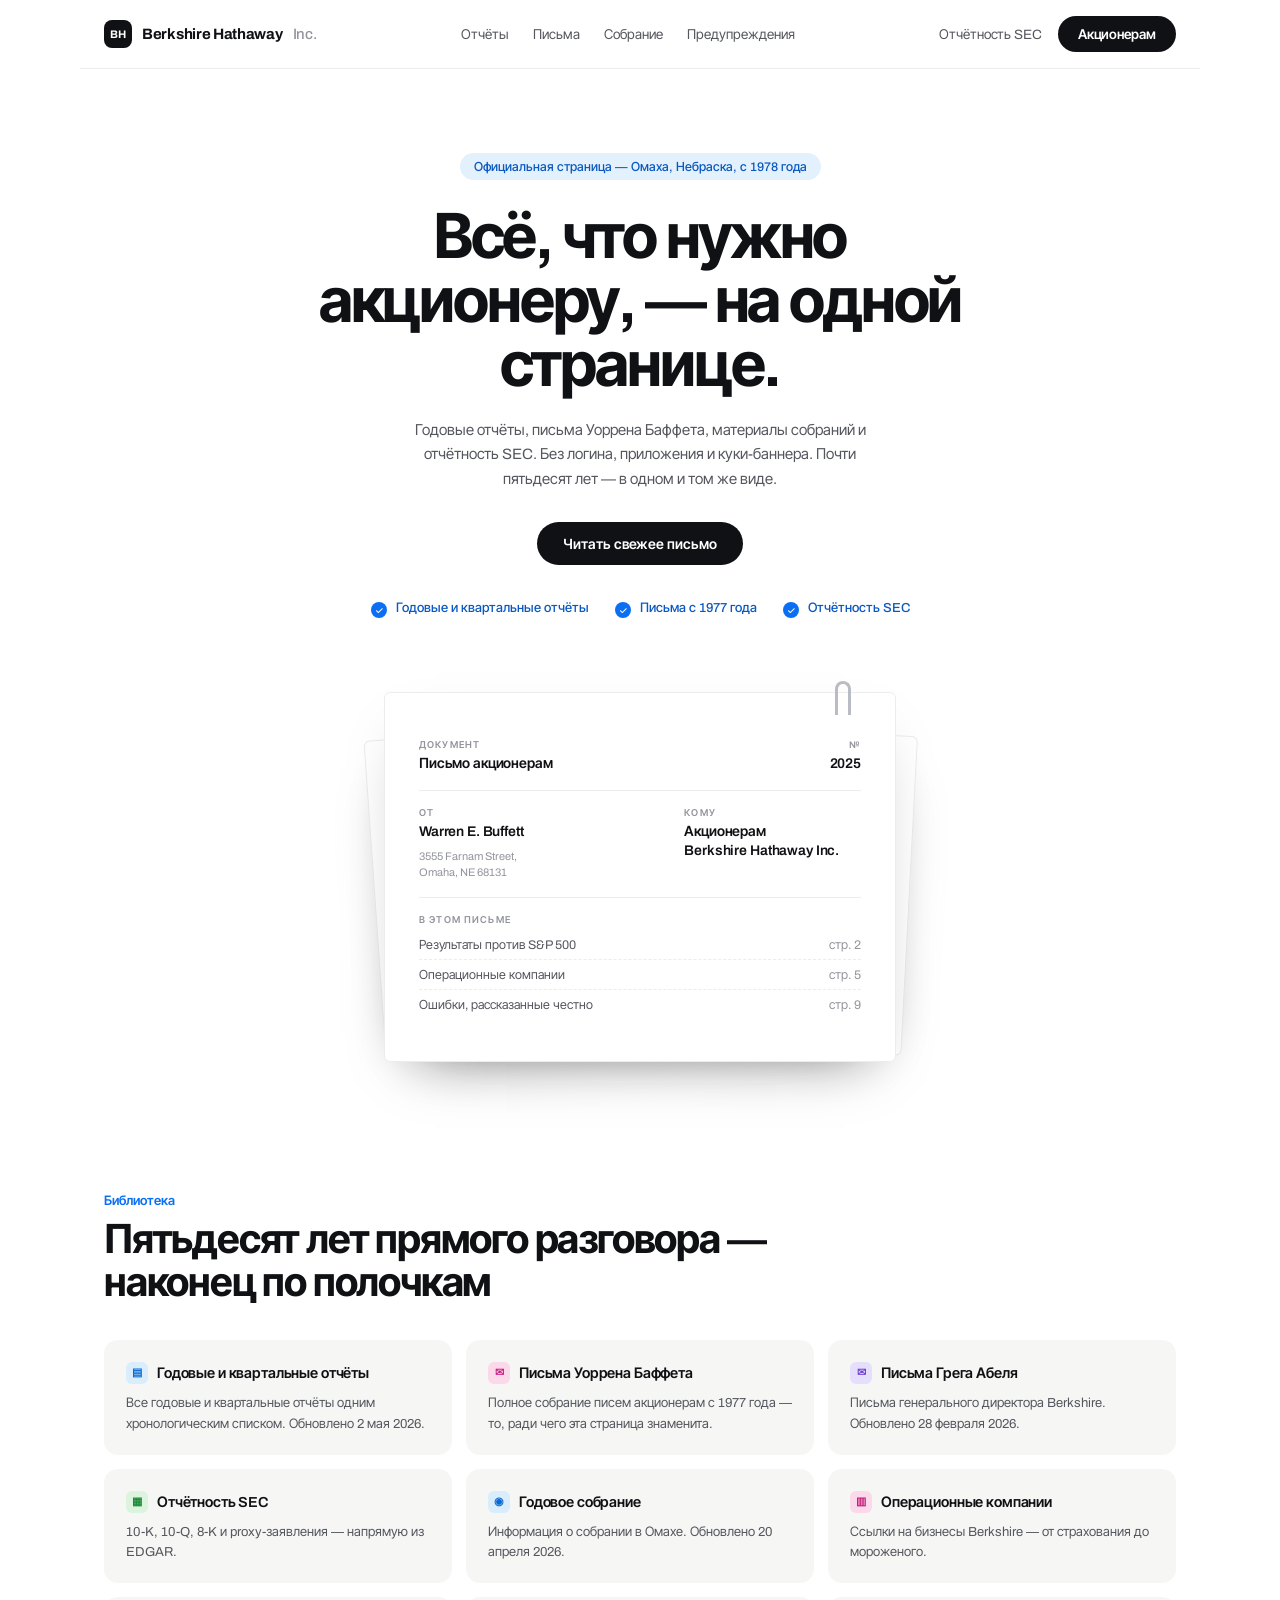
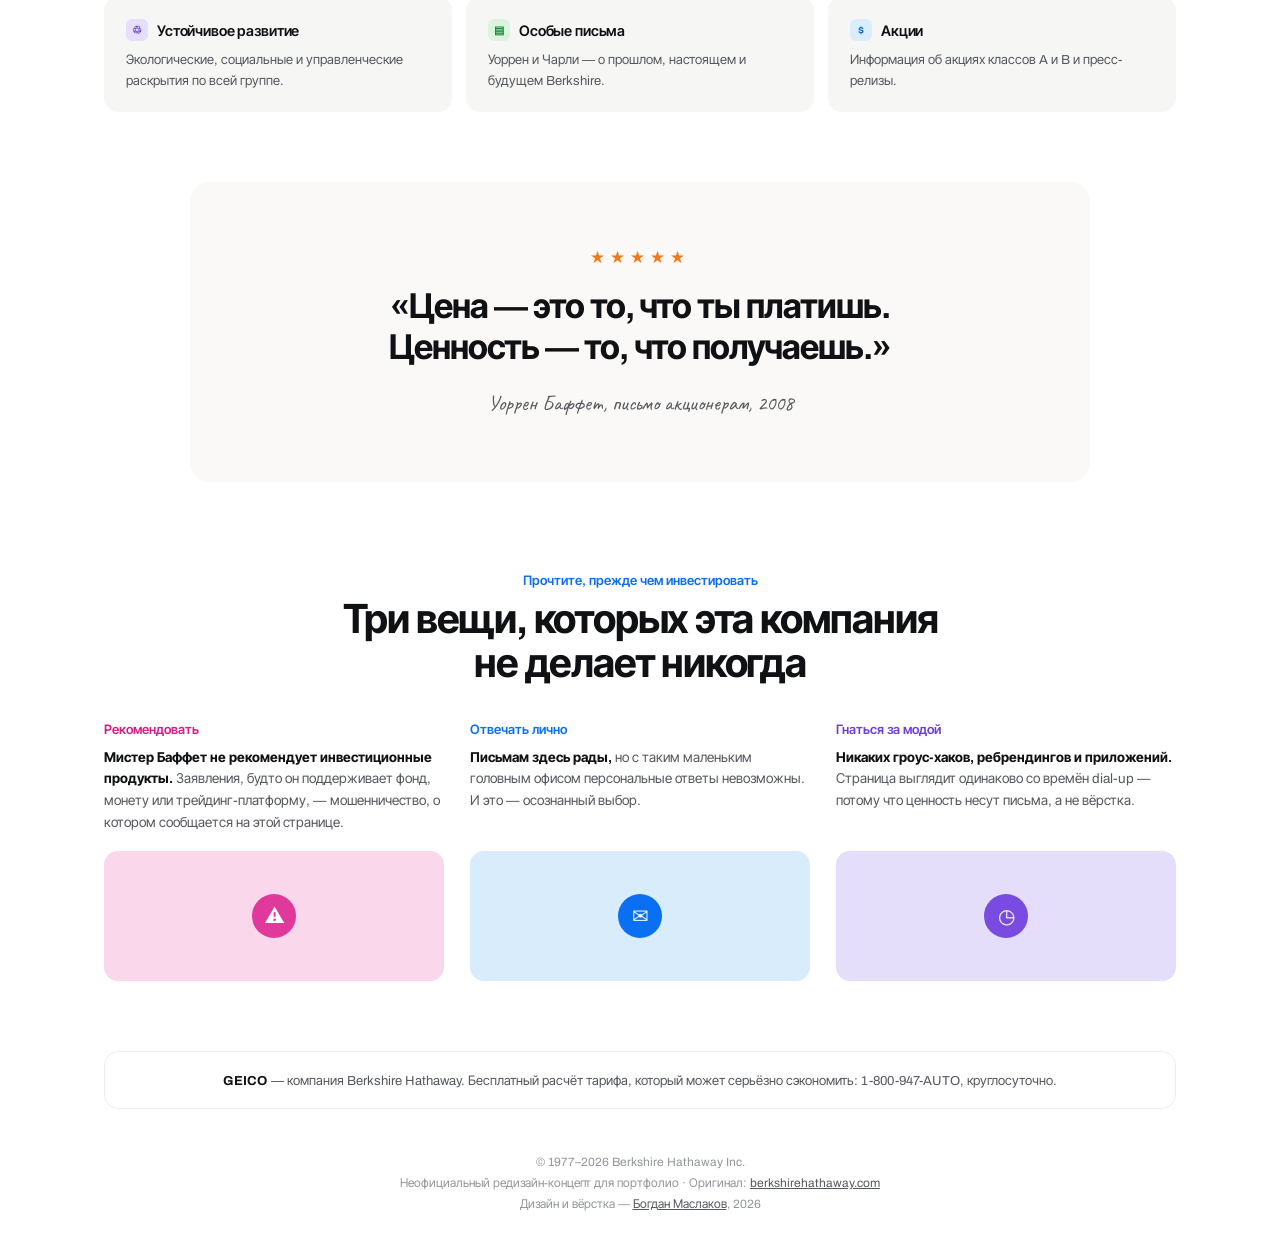
==== commit d1d71cbf: "Berkshire: reveal-on-scroll animation (same motion language as TeeFusion) Co-Authored-By: Claude Fab" ====
--- a/berkshire/index.html
+++ b/berkshire/index.html
@@ -35,7 +35,7 @@
 
     <main id="main">
       <!-- HERO -->
-      <section class="hero">
+      <section class="hero reveal">
         <p class="chip chip-blue">Официальная страница — Омаха, Небраска, с 1978 года</p>
         <h1>Всё, что нужно акционеру, — на одной странице.</h1>
         <p class="lead">
@@ -51,7 +51,7 @@
       </section>
 
       <!-- DOCUMENT STACK -->
-      <section class="desk" aria-hidden="true">
+      <section class="desk reveal" data-delay="120" aria-hidden="true">
         <div class="doc doc-back"></div>
         <div class="doc doc-main">
           <div class="doc-row doc-head">
@@ -88,9 +88,9 @@
 
       <!-- LIBRARY -->
       <section class="library" id="library">
-        <p class="kicker">Библиотека</p>
-        <h2>Пятьдесят лет прямого разговора —<br />наконец по полочкам</h2>
-        <div class="card-grid">
+        <p class="kicker reveal">Библиотека</p>
+        <h2 class="reveal" data-delay="60">Пятьдесят лет прямого разговора —<br />наконец по полочкам</h2>
+        <div class="card-grid reveal" data-delay="120">
           <a class="card" href="#">
             <p class="card-title"><span class="chip-ico ico-blue" aria-hidden="true">▤</span> Годовые и квартальные отчёты</p>
             <p class="card-body">Все годовые и квартальные отчёты одним хронологическим списком. Обновлено 2 мая 2026.</p>
@@ -131,7 +131,7 @@
       </section>
 
       <!-- QUOTE -->
-      <section class="quote">
+      <section class="quote reveal">
         <div class="stars" aria-hidden="true">★★★★★</div>
         <blockquote>
           <p>«Цена — это то, что ты платишь.<br />Ценность — то, что получаешь.»</p>
@@ -141,20 +141,20 @@
 
       <!-- NOTICES -->
       <section class="notices" id="notices">
-        <p class="kicker kicker-center">Прочтите, прежде чем инвестировать</p>
-        <h2 class="notices-title">Три вещи, которых эта компания<br />не делает никогда</h2>
+        <p class="kicker kicker-center reveal">Прочтите, прежде чем инвестировать</p>
+        <h2 class="notices-title reveal" data-delay="60">Три вещи, которых эта компания<br />не делает никогда</h2>
         <div class="notice-grid">
-          <div class="notice">
+          <div class="notice reveal">
             <p class="notice-label label-pink">Рекомендовать</p>
             <p class="notice-body"><strong>Мистер Баффет не рекомендует инвестиционные продукты.</strong> Заявления, будто он поддерживает фонд, монету или трейдинг-платформу, — мошенничество, о котором сообщается на этой странице.</p>
             <div class="notice-art art-pink" aria-hidden="true"><span>⚠</span></div>
           </div>
-          <div class="notice">
+          <div class="notice reveal" data-delay="90">
             <p class="notice-label label-blue">Отвечать лично</p>
             <p class="notice-body"><strong>Письмам здесь рады,</strong> но с таким маленьким головным офисом персональные ответы невозможны. И это — осознанный выбор.</p>
             <div class="notice-art art-blue" aria-hidden="true"><span>✉</span></div>
           </div>
-          <div class="notice">
+          <div class="notice reveal" data-delay="180">
             <p class="notice-label label-purple">Гнаться за модой</p>
             <p class="notice-body"><strong>Никаких гроус-хаков, ребрендингов и приложений.</strong> Страница выглядит одинаково со времён dial-up — потому что ценность несут письма, а не вёрстка.</p>
             <div class="notice-art art-purple" aria-hidden="true"><span>◷</span></div>
@@ -163,7 +163,7 @@
       </section>
 
       <!-- GEICO STRIP -->
-      <section class="geico">
+      <section class="geico reveal">
         <p><strong>GEICO</strong> — компания Berkshire Hathaway. Бесплатный расчёт тарифа, который может серьёзно сэкономить: 1-800-947-AUTO, круглосуточно.</p>
       </section>
     </main>
@@ -173,5 +173,26 @@
       <p>Неофициальный редизайн-концепт для портфолио · Оригинал: <a href="https://www.berkshirehathaway.com" rel="noopener" target="_blank">berkshirehathaway.com</a></p>
       <p>Дизайн и вёрстка — <a href="../">Богдан Маслаков</a>, 2026</p>
     </footer>
+    <script>
+      (function () {
+        var reduce = window.matchMedia('(prefers-reduced-motion: reduce)').matches;
+        var els = document.querySelectorAll('.reveal');
+        if (reduce || !('IntersectionObserver' in window)) {
+          els.forEach(function (el) { el.classList.add('in'); });
+          return;
+        }
+        var io = new IntersectionObserver(function (entries) {
+          entries.forEach(function (entry) {
+            if (entry.isIntersecting) {
+              var el = entry.target;
+              var delay = parseInt(el.dataset.delay || '0', 10);
+              setTimeout(function () { el.classList.add('in'); }, delay);
+              io.unobserve(el);
+            }
+          });
+        }, { rootMargin: '-8% 0px -8% 0px', threshold: 0.05 });
+        els.forEach(function (el) { io.observe(el); });
+      })();
+    </script>
   </body>
 </html>
--- a/berkshire/style.css
+++ b/berkshire/style.css
@@ -1,4 +1,4 @@
-/* Berkshire Hathaway — redesign concept in the acctual.com manner
+/* Berkshire Hathaway — redesign concept
    swiss white, bold grotesque, paper documents, gray cards, pastel notices */
 
 :root {
@@ -445,6 +445,27 @@
   outline-offset: 3px;
   border-radius: 6px;
 }
+
+/* Reveal on scroll — same motion language as the TeeFusion build */
+.reveal {
+  opacity: 0;
+  transform: translateY(18px);
+}
+.reveal.in {
+  animation: reveal 0.9s cubic-bezier(0.16, 1, 0.3, 1) forwards;
+}
+@keyframes reveal {
+  to {
+    opacity: 1;
+    transform: translateY(0);
+  }
+}
+
 @media (prefers-reduced-motion: reduce) {
   * { transition: none !important; }
-}
+  .reveal {
+    opacity: 1;
+    transform: none;
+    animation: none;
+  }
+}
